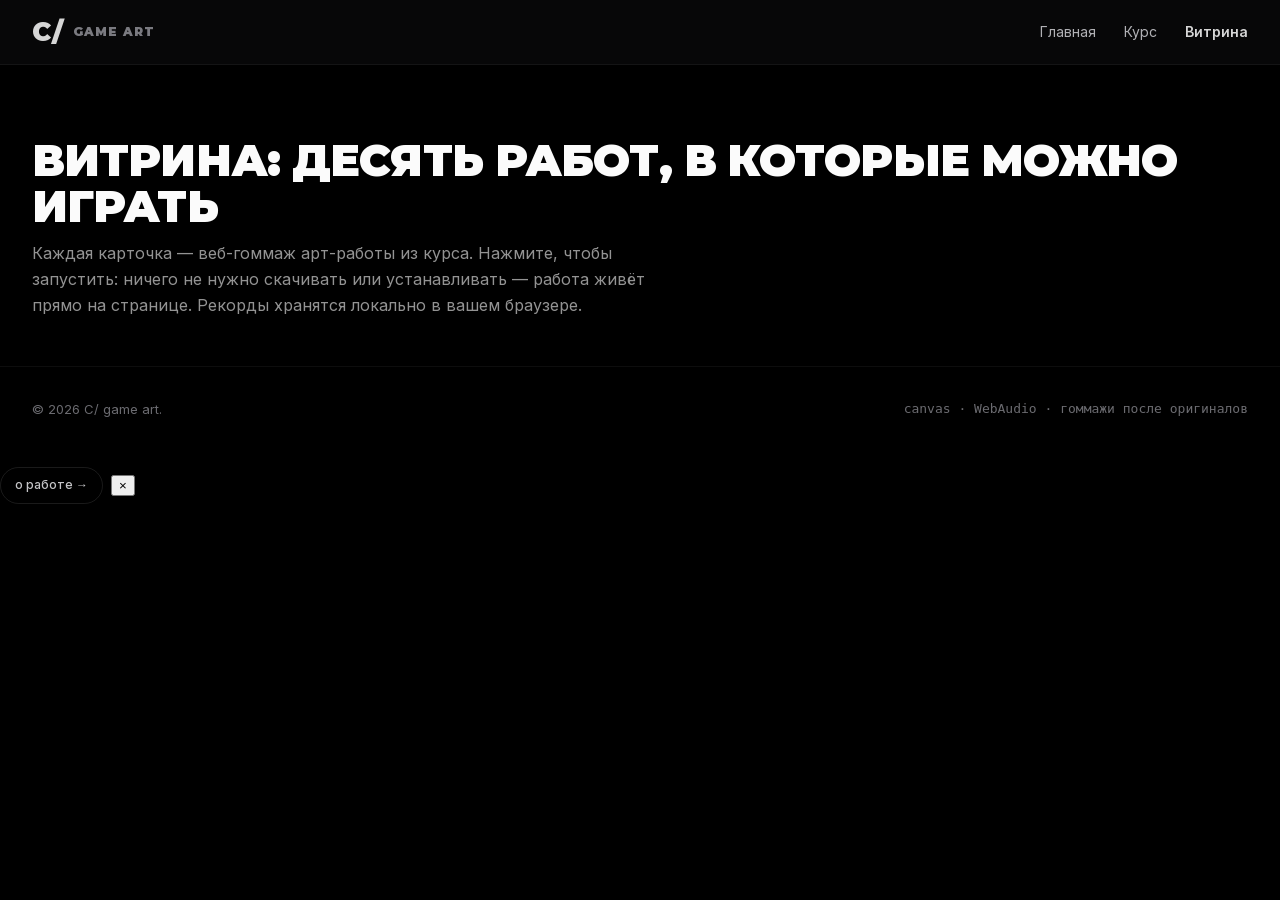
==== arcade.html @ 83638864 "C/ Game Art: курс и витрина арт-игр — 10 уроков, 10 играбельных веб-оммажей" ====
<!DOCTYPE html>
<html lang="ru">
<head>
  <meta charset="UTF-8" />
  <meta name="viewport" content="width=device-width, initial-scale=1.0" />
  <title>C/ game art — витрина работ</title>
  <link rel="stylesheet" href="assets/styles.css" />
  <link rel="stylesheet" href="assets/games.css" />
</head>
<body>
  <header class="site-header">
    <div class="wrap">
      <a class="brand" href="index.html">C/<span class="brand-sub">game art</span></a>
      <nav class="nav">
        <a href="index.html">Главная</a>
        <a href="course.html">Курс</a>
        <a href="arcade.html" class="active">Витрина</a>
      </nav>
    </div>
  </header>

  <main class="wrap">
    <div class="page-head">
      <h1>Витрина: десять работ, в которые можно играть</h1>
      <p>Каждая карточка — веб-гоммаж арт-работы из курса. Нажмите, чтобы запустить: ничего не нужно скачивать или устанавливать — работа живёт прямо на странице. Рекорды хранятся локально в вашем браузере.</p>
    </div>
    <div class="arc-grid" id="arcGrid"></div>
  </main>

  <footer>
    <div class="wrap">
      <span>© 2026 C/ game art.</span>
      <span class="mono" style="color:#6b6b70;">canvas · WebAudio · гоммажи после оригиналов</span>
    </div>
  </footer>

  <div class="arc-modal" id="arcModal">
    <div class="arc-modal-box">
      <div class="arc-modal-head">
        <div>
          <h3 id="amTitle"></h3>
          <div class="sub" id="amSub"></div>
        </div>
        <div style="display:flex; gap:8px; align-items:center;">
          <a class="btn btn-ghost" id="amLesson" style="font-size:12px; padding:8px 14px;">о работе →</a>
          <button class="arc-modal-close" id="amClose" aria-label="Закрыть">×</button>
        </div>
      </div>
      <div id="amHolder"></div>
      <p class="ga-hint" id="amHint"></p>
    </div>
  </div>

  <script src="assets/games-data.js"></script>
  <script src="assets/games.js"></script>
  <script>
    const grid = document.getElementById('arcGrid');
    const modal = document.getElementById('arcModal');
    const holder = document.getElementById('amHolder');
    let current = null;

    function best(id) {
      try { return JSON.parse(localStorage.getItem('ga-best') || '{}')[id] ?? null; } catch { return null; }
    }
    function saveBest(id, s) {
      try {
        const all = JSON.parse(localStorage.getItem('ga-best') || '{}');
        if (s !== null && (all[id] === undefined || s > all[id])) { all[id] = s; localStorage.setItem('ga-best', JSON.stringify(all)); return true; }
      } catch { }
      return false;
    }

    const thumbs = {};
    function buildCards() {
      grid.innerHTML = '';
      GAME_COURSE.forEach((L, idx) => {
        const card = document.createElement('div');
        card.className = 'arc-card';
        const b = best(L.game);
        card.innerHTML = `
          <img class="arc-thumb" data-game="${L.game}" alt="${L.work}" />
          <div class="arc-body">
            <div class="arc-num">РАБОТА ${L.num}</div>
            <div class="arc-title">${L.work}</div>
            <div class="arc-artist">${L.artist} · ${L.year}</div>
            <p class="arc-desc">${L.summary.split('.')[0]}.</p>
            <div class="arc-foot">
              <span>${L.controls.split('·')[0]}</span>
              <span class="arc-best">${b === null ? 'рекорда нет' : 'лучший: ' + b}</span>
            </div>
          </div>`;
        card.addEventListener('click', () => openGame(idx));
        grid.appendChild(card);
      });
      // миниатюры: прогоняем каждую игру пару кадров в фоне
      document.querySelectorAll('.arc-thumb').forEach((img, i) => {
        const L = GAME_COURSE[i];
        if (thumbs[L.game]) { img.src = thumbs[L.game]; return; }
        const host = document.createElement('div');
        host.style.cssText = 'position:fixed;left:-9999px;top:0;width:640px;';
        document.body.appendChild(host);
        const api = GameArt.mountGame(host, L.game, {});
        setTimeout(() => {
          try { thumbs[L.game] = api.canvas.toDataURL('image/png'); img.src = thumbs[L.game]; } catch (e) { }
          api.destroy(); host.remove();
        }, 700 + i * 120);
      });
    }

    function openGame(idx) {
      const L = GAME_COURSE[idx];
      document.getElementById('amTitle').textContent = '«' + L.work + '» — ' + L.artist + ', ' + L.year;
      document.getElementById('amSub').textContent = 'веб-гоммаж · ' + L.title;
      document.getElementById('amLesson').href = 'course.html#/' + idx;
      document.getElementById('amHint').innerHTML = 'Управление: <code>' + L.controls + '</code>';
      holder.innerHTML = '';
      if (current) current.destroy();
      current = GameArt.mountGame(holder, L.game, {
        onScore(s) { saveBest(L.game, s); },
      });
      modal.classList.add('open');
      document.body.style.overflow = 'hidden';
    }

    function closeGame() {
      modal.classList.remove('open');
      document.body.style.overflow = '';
      if (current) { current.destroy(); current = null; }
      holder.innerHTML = '';
      buildCards();
    }

    document.getElementById('amClose').addEventListener('click', closeGame);
    modal.addEventListener('click', (e) => { if (e.target === modal) closeGame(); });
    window.addEventListener('keydown', (e) => { if (e.key === 'Escape' && modal.classList.contains('open')) closeGame(); });

    buildCards();
  </script>
</body>
</html>
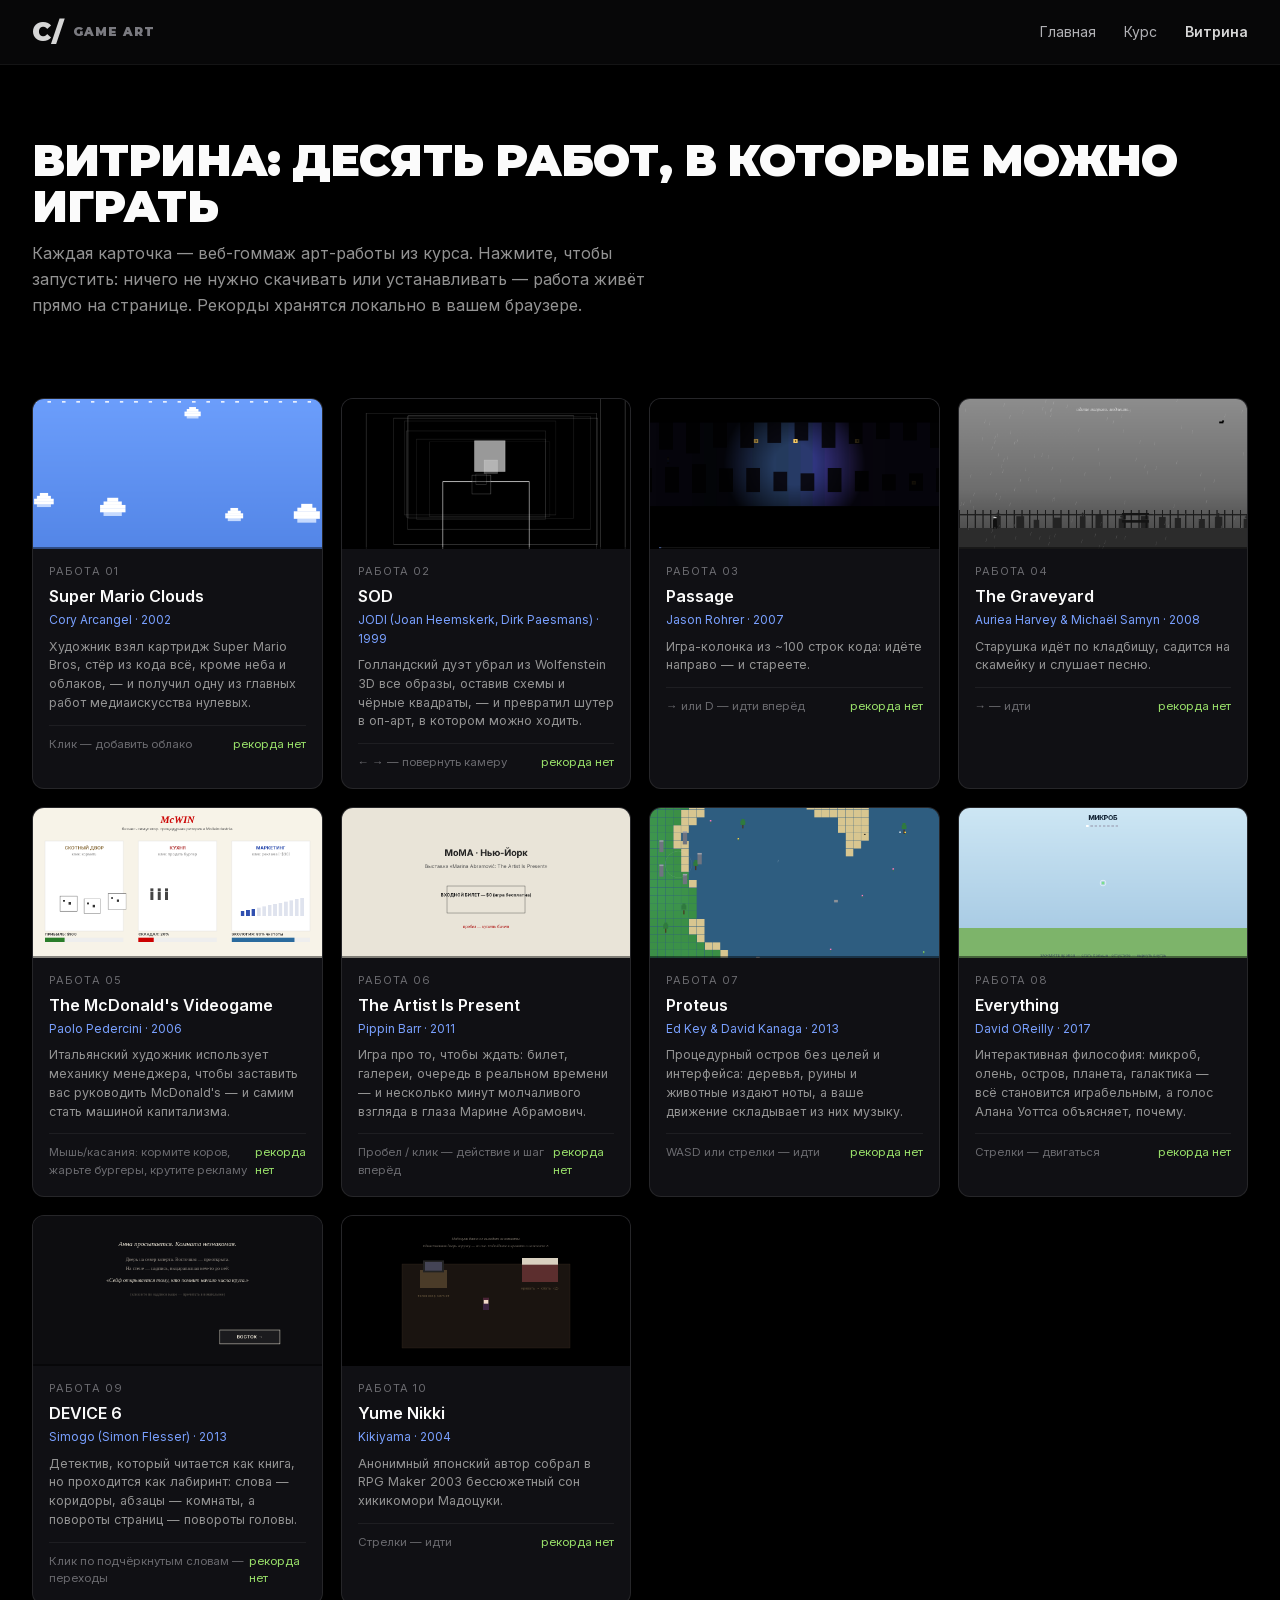
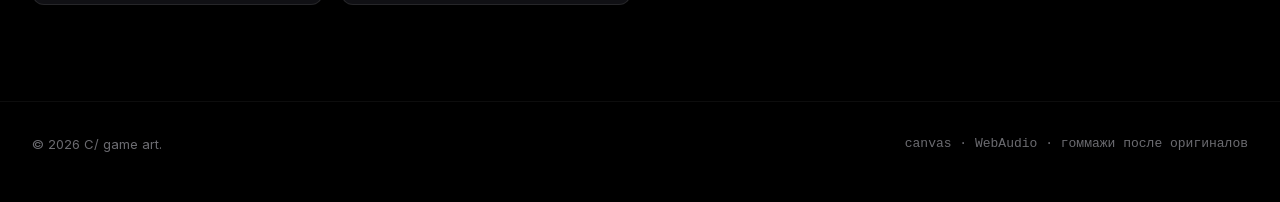
==== commit 5c8f478a: "Тач-кнопки под игровым полем + ссылки на оригиналы (Steam/сайты) + фикс верстки урока" ====
--- a/arcade.html
+++ b/arcade.html
@@ -42,6 +42,7 @@
           <div class="sub" id="amSub"></div>
         </div>
         <div style="display:flex; gap:8px; align-items:center;">
+          <a class="btn btn-ghost" id="amOfficial" style="font-size:12px; padding:8px 14px;" target="_blank" rel="noopener">оригинал ↗</a>
           <a class="btn btn-ghost" id="amLesson" style="font-size:12px; padding:8px 14px;">о работе →</a>
           <button class="arc-modal-close" id="amClose" aria-label="Закрыть">×</button>
         </div>
@@ -112,6 +113,9 @@
       document.getElementById('amTitle').textContent = '«' + L.work + '» — ' + L.artist + ', ' + L.year;
       document.getElementById('amSub').textContent = 'веб-гоммаж · ' + L.title;
       document.getElementById('amLesson').href = 'course.html#/' + idx;
+      const amOff = document.getElementById('amOfficial');
+      amOff.href = L.official.url;
+      amOff.textContent = 'оригинал — ' + L.official.label + ' ↗';
       document.getElementById('amHint').innerHTML = 'Управление: <code>' + L.controls + '</code>';
       holder.innerHTML = '';
       if (current) current.destroy();
--- a/assets/games.css
+++ b/assets/games.css
@@ -0,0 +1,157 @@
+/* ============================================================
+   C/ GAME ART — дополнительные стили (поверх assets/styles.css)
+   ============================================================ */
+
+/* --- игровой модуль в уроке --- */
+.ga-holder { grid-column: 1 / -1; }
+.ga-shell { position: relative; width: 100%; }
+.ga-canvas {
+  display: block;
+  width: 100%;
+  height: auto;
+  border-radius: 10px;
+  background: #000;
+  outline: none;
+  touch-action: none;
+  image-rendering: pixelated;
+}
+.ga-hint {
+  margin-top: 10px;
+  color: #939393;
+  font-size: 12.5px;
+  line-height: 1.5;
+}
+.ga-hint code {
+  background: rgba(255,255,255,0.07);
+  padding: 1px 6px;
+  border-radius: 4px;
+  font-size: 11.5px;
+}
+.ga-actions { display: flex; gap: 8px; margin-top: 12px; flex-wrap: wrap; }
+.ga-score {
+  margin-left: auto;
+  color: #6b6b70;
+  font-size: 12px;
+  align-self: center;
+}
+.ga-score b { color: #79A0FF; font-weight: 600; }
+
+/* тач-кнопки (мобильные) — строка под игровым полем */
+.ga-touch {
+  display: none;
+  justify-content: center;
+  flex-wrap: wrap;
+  gap: 12px;
+  margin-top: 14px;
+}
+.ga-tbtn {
+  width: 54px; height: 54px;
+  border-radius: 50%;
+  border: 1px solid rgba(255,255,255,0.35);
+  background: rgba(20,20,26,0.9);
+  color: #fff;
+  font-size: 18px;
+  touch-action: none;
+  -webkit-tap-highlight-color: transparent;
+}
+.ga-tbtn:active { background: rgba(121,160,255,0.45); border-color: #79A0FF; }
+@media (pointer: coarse) {
+  .ga-touch { display: flex; }
+  .ga-touch:empty { display: none; }
+}
+
+/* --- карточки курса: подпись художника --- */
+.course-card .ga-artist {
+  margin-top: 8px;
+  color: #79A0FF;
+  font-size: 12px;
+  letter-spacing: 0.06em;
+  text-transform: uppercase;
+}
+.course-card .ga-year { color: #6b6b70; }
+
+/* --- витрина (arcade) --- */
+.arc-grid {
+  display: grid;
+  grid-template-columns: repeat(auto-fill, minmax(260px, 1fr));
+  gap: 18px;
+  margin: 32px 0 96px;
+}
+.arc-card {
+  position: relative;
+  border: 1px solid rgba(255,255,255,0.09);
+  border-radius: 12px;
+  overflow: hidden;
+  background: #101014;
+  cursor: pointer;
+  transition: transform .18s ease, border-color .18s ease;
+}
+.arc-card:hover { transform: translateY(-3px); border-color: rgba(121,160,255,0.5); }
+.arc-thumb { display: block; width: 100%; height: 150px; object-fit: cover; background: #000; }
+.arc-body { padding: 14px 16px 16px; }
+.arc-num { color: #6b6b70; font-size: 11px; letter-spacing: 0.1em; }
+.arc-title { color: #fbfbfb; font-size: 16px; font-weight: 600; margin: 4px 0 2px; }
+.arc-artist { color: #79A0FF; font-size: 12px; }
+.arc-desc { color: #939393; font-size: 12.5px; line-height: 1.5; margin-top: 8px; min-height: 36px; }
+.arc-foot {
+  display: flex; justify-content: space-between; align-items: center;
+  margin-top: 12px; padding-top: 10px;
+  border-top: 1px solid rgba(255,255,255,0.06);
+  color: #6b6b70; font-size: 11.5px;
+}
+.arc-best { color: #9be36b; }
+
+/* модалка игры */
+.arc-modal {
+  position: fixed; inset: 0; z-index: 60;
+  display: none; align-items: center; justify-content: center;
+  background: rgba(5,5,8,0.9);
+  padding: 20px;
+}
+.arc-modal.open { display: flex; }
+.arc-modal-box {
+  width: min(980px, 100%);
+  max-height: 92vh;
+  overflow: auto;
+  background: #101014;
+  border: 1px solid rgba(255,255,255,0.12);
+  border-radius: 14px;
+  padding: 20px;
+}
+.arc-modal-head {
+  display: flex; justify-content: space-between; align-items: start;
+  gap: 16px; margin-bottom: 14px;
+}
+.arc-modal-head h3 { margin: 0; font-size: 20px; }
+.arc-modal-head .sub { color: #939393; font-size: 13px; margin-top: 3px; }
+.arc-modal-close {
+  background: none; border: 1px solid rgba(255,255,255,0.15);
+  color: #fff; border-radius: 8px; width: 34px; height: 34px;
+  font-size: 18px; cursor: pointer; flex: none;
+}
+.arc-modal-close:hover { border-color: #79A0FF; color: #79A0FF; }
+
+/* --- лендинг game-art --- */
+.ga-hero-kicker { color: #79A0FF; letter-spacing: 0.22em; font-size: 12px; text-transform: uppercase; }
+.ga-strip {
+  display: flex; gap: 12px; overflow-x: auto;
+  padding: 8px 0 24px; margin-bottom: 32px;
+  scrollbar-width: thin;
+}
+.ga-strip .arc-card { min-width: 240px; }
+
+/* фичи game-art */
+.ga-manifesto {
+  border: 1px solid rgba(255,255,255,0.09);
+  border-left: 3px solid #79A0FF;
+  border-radius: 10px;
+  padding: 22px 24px;
+  margin: 0 0 96px;
+  background: rgba(121,160,255,0.04);
+}
+.ga-manifesto p { color: #cfcfd4; font-size: 15px; line-height: 1.7; margin: 0; }
+.ga-manifesto em { color: #fbfbfb; }
+
+@media (max-width: 720px) {
+  .arc-modal-box { padding: 12px; }
+}
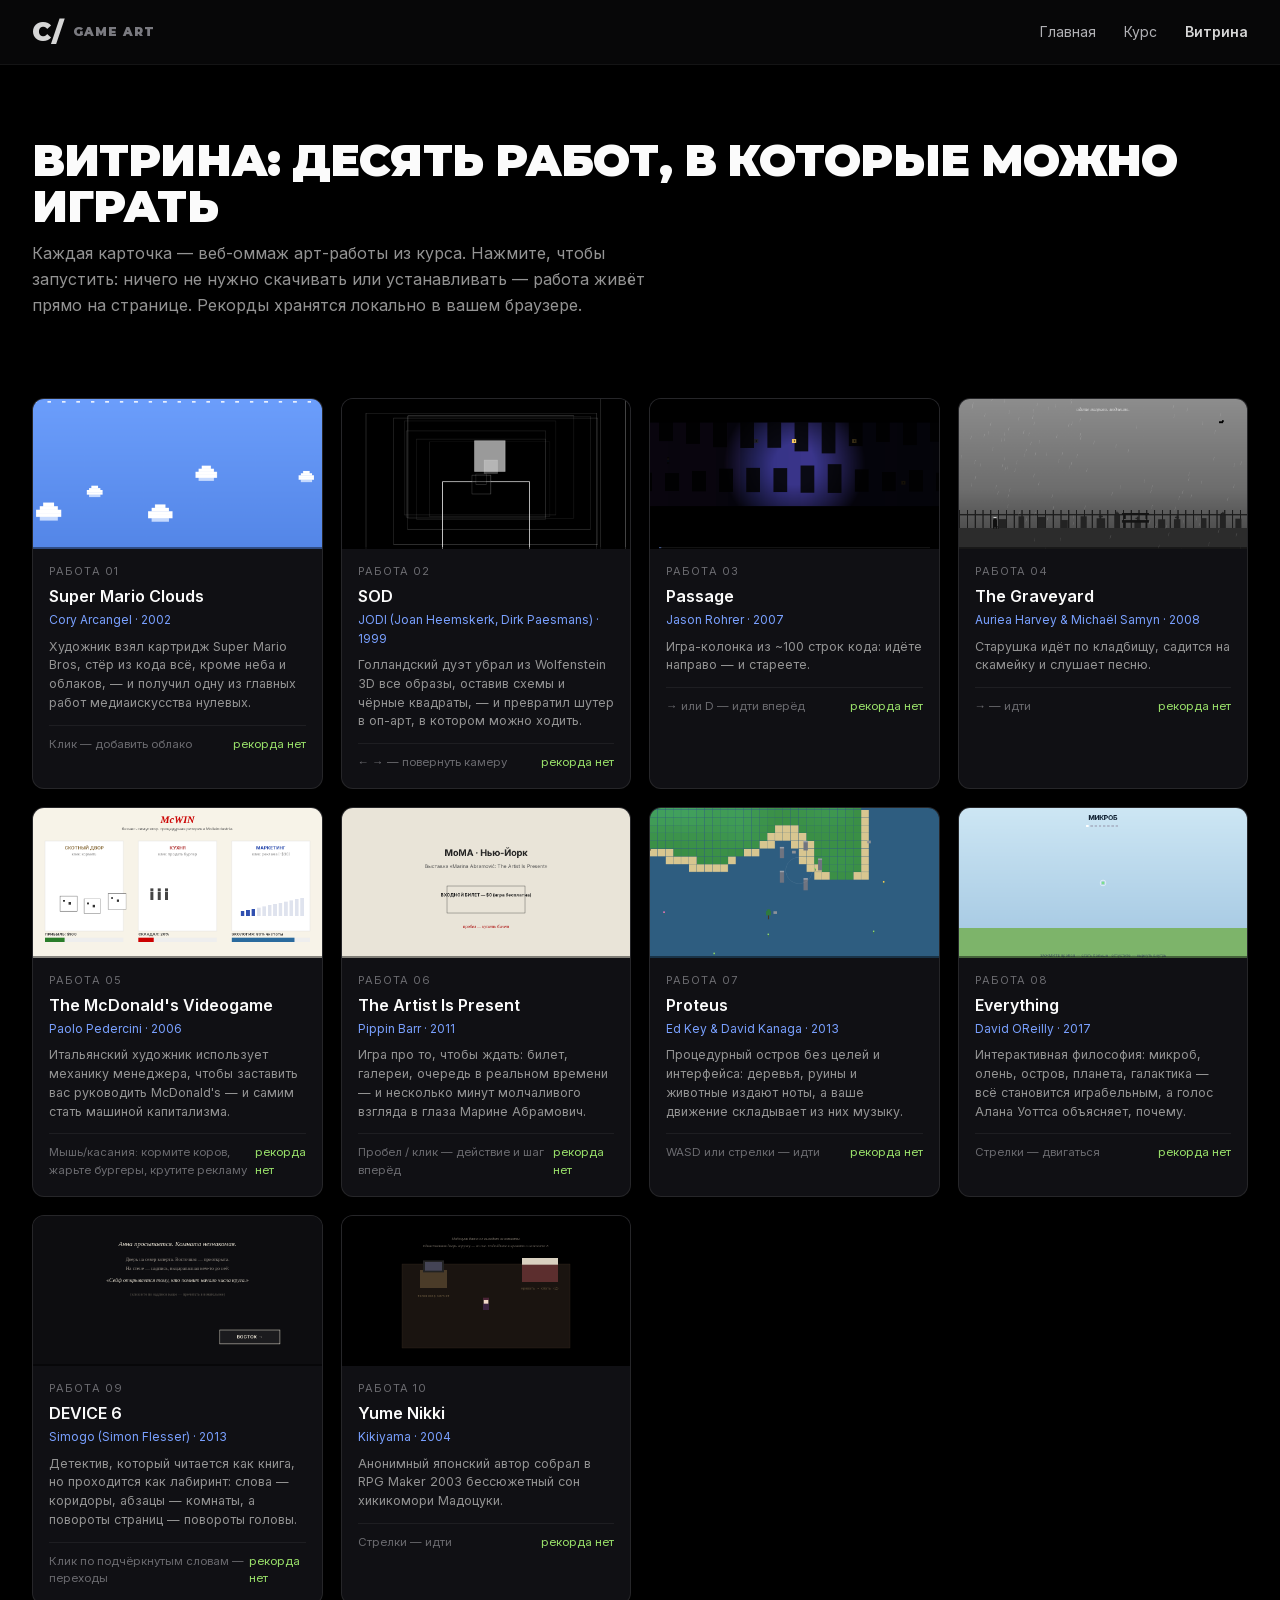
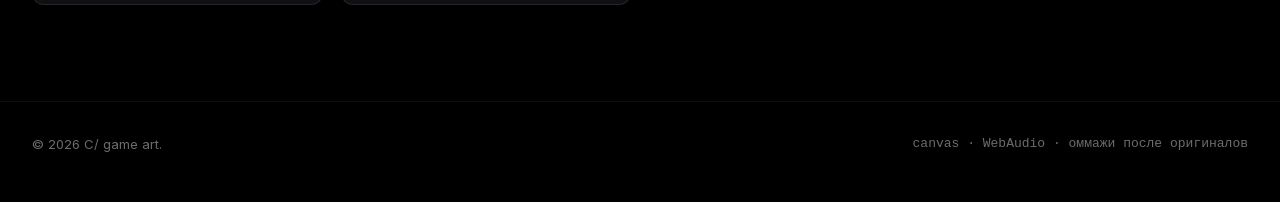
==== commit ca9e93d2: "Тач-кнопки под игровым полем + ссылки на оригиналы (Steam/сайты) + фикс верстки урока" ====
--- a/arcade.html
+++ b/arcade.html
@@ -22,7 +22,7 @@
   <main class="wrap">
     <div class="page-head">
       <h1>Витрина: десять работ, в которые можно играть</h1>
-      <p>Каждая карточка — веб-гоммаж арт-работы из курса. Нажмите, чтобы запустить: ничего не нужно скачивать или устанавливать — работа живёт прямо на странице. Рекорды хранятся локально в вашем браузере.</p>
+      <p>Каждая карточка — веб-оммаж арт-работы из курса. Нажмите, чтобы запустить: ничего не нужно скачивать или устанавливать — работа живёт прямо на странице. Рекорды хранятся локально в вашем браузере.</p>
     </div>
     <div class="arc-grid" id="arcGrid"></div>
   </main>
@@ -30,7 +30,7 @@
   <footer>
     <div class="wrap">
       <span>© 2026 C/ game art.</span>
-      <span class="mono" style="color:#6b6b70;">canvas · WebAudio · гоммажи после оригиналов</span>
+      <span class="mono" style="color:#6b6b70;">canvas · WebAudio · оммажи после оригиналов</span>
     </div>
   </footer>
 
@@ -111,7 +111,7 @@
     function openGame(idx) {
       const L = GAME_COURSE[idx];
       document.getElementById('amTitle').textContent = '«' + L.work + '» — ' + L.artist + ', ' + L.year;
-      document.getElementById('amSub').textContent = 'веб-гоммаж · ' + L.title;
+      document.getElementById('amSub').textContent = 'веб-оммаж · ' + L.title;
       document.getElementById('amLesson').href = 'course.html#/' + idx;
       const amOff = document.getElementById('amOfficial');
       amOff.href = L.official.url;
--- a/assets/styles.css
+++ b/assets/styles.css
@@ -755,22 +755,47 @@
     .lesson-content .exercise p { color: #cfcfd4; font-size: 14px; line-height: 1.6; margin: 0; }
     .lesson-content .facts {
       margin-top: 24px;
-      padding: 18px 20px;
-      background: rgba(255, 255, 255, 0.03);
-      border-left: 3px solid rgba(255, 255, 255, 0.25);
-      border-radius: 8px;
+      padding: 20px 22px;
+      background: linear-gradient(180deg, rgba(121,160,255,0.06), rgba(255,255,255,0.015));
+      border: 1px solid rgba(121,160,255,0.18);
+      border-radius: 12px;
     }
     .lesson-content .facts h5 {
-      margin: 0 0 10px 0;
+      margin: 0 0 12px 0;
       font-size: 11px;
-      color: #939393;
+      color: #79A0FF;
       text-transform: uppercase;
-      letter-spacing: 0.1em;
+      letter-spacing: 0.14em;
       font-weight: 700;
-    }
-    .lesson-content .facts ul { margin: 0; padding-left: 18px; }
-    .lesson-content .facts li { color: #cfcfd4; font-size: 14px; line-height: 1.65; margin-bottom: 8px; }
+      display: flex;
+      align-items: center;
+      gap: 9px;
+    }
+    .lesson-content .facts h5::before {
+      content: '';
+      width: 6px; height: 6px;
+      background: #79A0FF;
+      transform: rotate(45deg);
+      flex: none;
+    }
+    .lesson-content .facts ul { margin: 0; padding: 0; list-style: none; }
+    .lesson-content .facts li {
+      color: #cfcfd4;
+      font-size: 14px;
+      line-height: 1.65;
+      margin-bottom: 10px;
+      padding-left: 16px;
+      position: relative;
+    }
     .lesson-content .facts li:last-child { margin-bottom: 0; }
+    .lesson-content .facts li::before {
+      content: '';
+      position: absolute;
+      left: 0; top: 0.62em;
+      width: 5px; height: 5px;
+      border-radius: 50%;
+      background: rgba(121,160,255,0.55);
+    }
     .lesson-content .lesson-actions {
       display: flex; justify-content: space-between;
       align-items: center; flex-wrap: wrap; gap: 12px;
--- a/assets/games.css
+++ b/assets/games.css
@@ -3,7 +3,7 @@
    ============================================================ */
 
 /* --- игровой модуль в уроке --- */
-.ga-holder { grid-column: 1 / -1; }
+.ga-holder { grid-column: 1 / -1; user-select: none; -webkit-user-select: none; }
 .ga-shell { position: relative; width: 100%; }
 .ga-canvas {
   display: block;
@@ -16,18 +16,26 @@
   image-rendering: pixelated;
 }
 .ga-hint {
-  margin-top: 10px;
+  margin-top: 14px;
+  padding: 12px 16px;
+  border: 1px solid rgba(255,255,255,0.14);
+  border-radius: 10px;
+  background: rgba(255,255,255,0.03);
   color: #939393;
   font-size: 12.5px;
-  line-height: 1.5;
+  line-height: 1.6;
 }
 .ga-hint code {
-  background: rgba(255,255,255,0.07);
-  padding: 1px 6px;
-  border-radius: 4px;
+  background: rgba(121,160,255,0.12);
+  border: 1px solid rgba(121,160,255,0.3);
+  padding: 2px 8px;
+  border-radius: 6px;
+  color: #cfe0ff;
   font-size: 11.5px;
+  white-space: nowrap;
 }
 .ga-actions { display: flex; gap: 8px; margin-top: 12px; flex-wrap: wrap; }
+.lesson-links { display: flex; gap: 12px; flex-wrap: wrap; margin-top: 26px; }
 .ga-score {
   margin-left: auto;
   color: #6b6b70;
@@ -36,9 +44,9 @@
 }
 .ga-score b { color: #79A0FF; font-weight: 600; }
 
-/* тач-кнопки (мобильные) — строка под игровым полем */
+/* тач-кнопки — строка под игровым полем, видны всегда */
 .ga-touch {
-  display: none;
+  display: flex;
   justify-content: center;
   flex-wrap: wrap;
   gap: 12px;
@@ -51,14 +59,16 @@
   background: rgba(20,20,26,0.9);
   color: #fff;
   font-size: 18px;
+  cursor: pointer;
   touch-action: none;
   -webkit-tap-highlight-color: transparent;
+  user-select: none;
+  -webkit-user-select: none;
+  -webkit-touch-callout: none;
 }
+.ga-tbtn:hover { border-color: #79A0FF; color: #79A0FF; }
 .ga-tbtn:active { background: rgba(121,160,255,0.45); border-color: #79A0FF; }
-@media (pointer: coarse) {
-  .ga-touch { display: flex; }
-  .ga-touch:empty { display: none; }
-}
+.ga-touch:empty { display: none; }
 
 /* --- карточки курса: подпись художника --- */
 .course-card .ga-artist {
@@ -120,9 +130,10 @@
 }
 .arc-modal-head {
   display: flex; justify-content: space-between; align-items: start;
-  gap: 16px; margin-bottom: 14px;
+  gap: 16px; margin-bottom: 14px; flex-wrap: wrap;
 }
-.arc-modal-head h3 { margin: 0; font-size: 20px; }
+.arc-modal-head h3 { margin: 0; font-size: 20px; max-width: 100%; }
+.arc-modal-head .btn { white-space: nowrap; flex: none; }
 .arc-modal-head .sub { color: #939393; font-size: 13px; margin-top: 3px; }
 .arc-modal-close {
   background: none; border: 1px solid rgba(255,255,255,0.15);
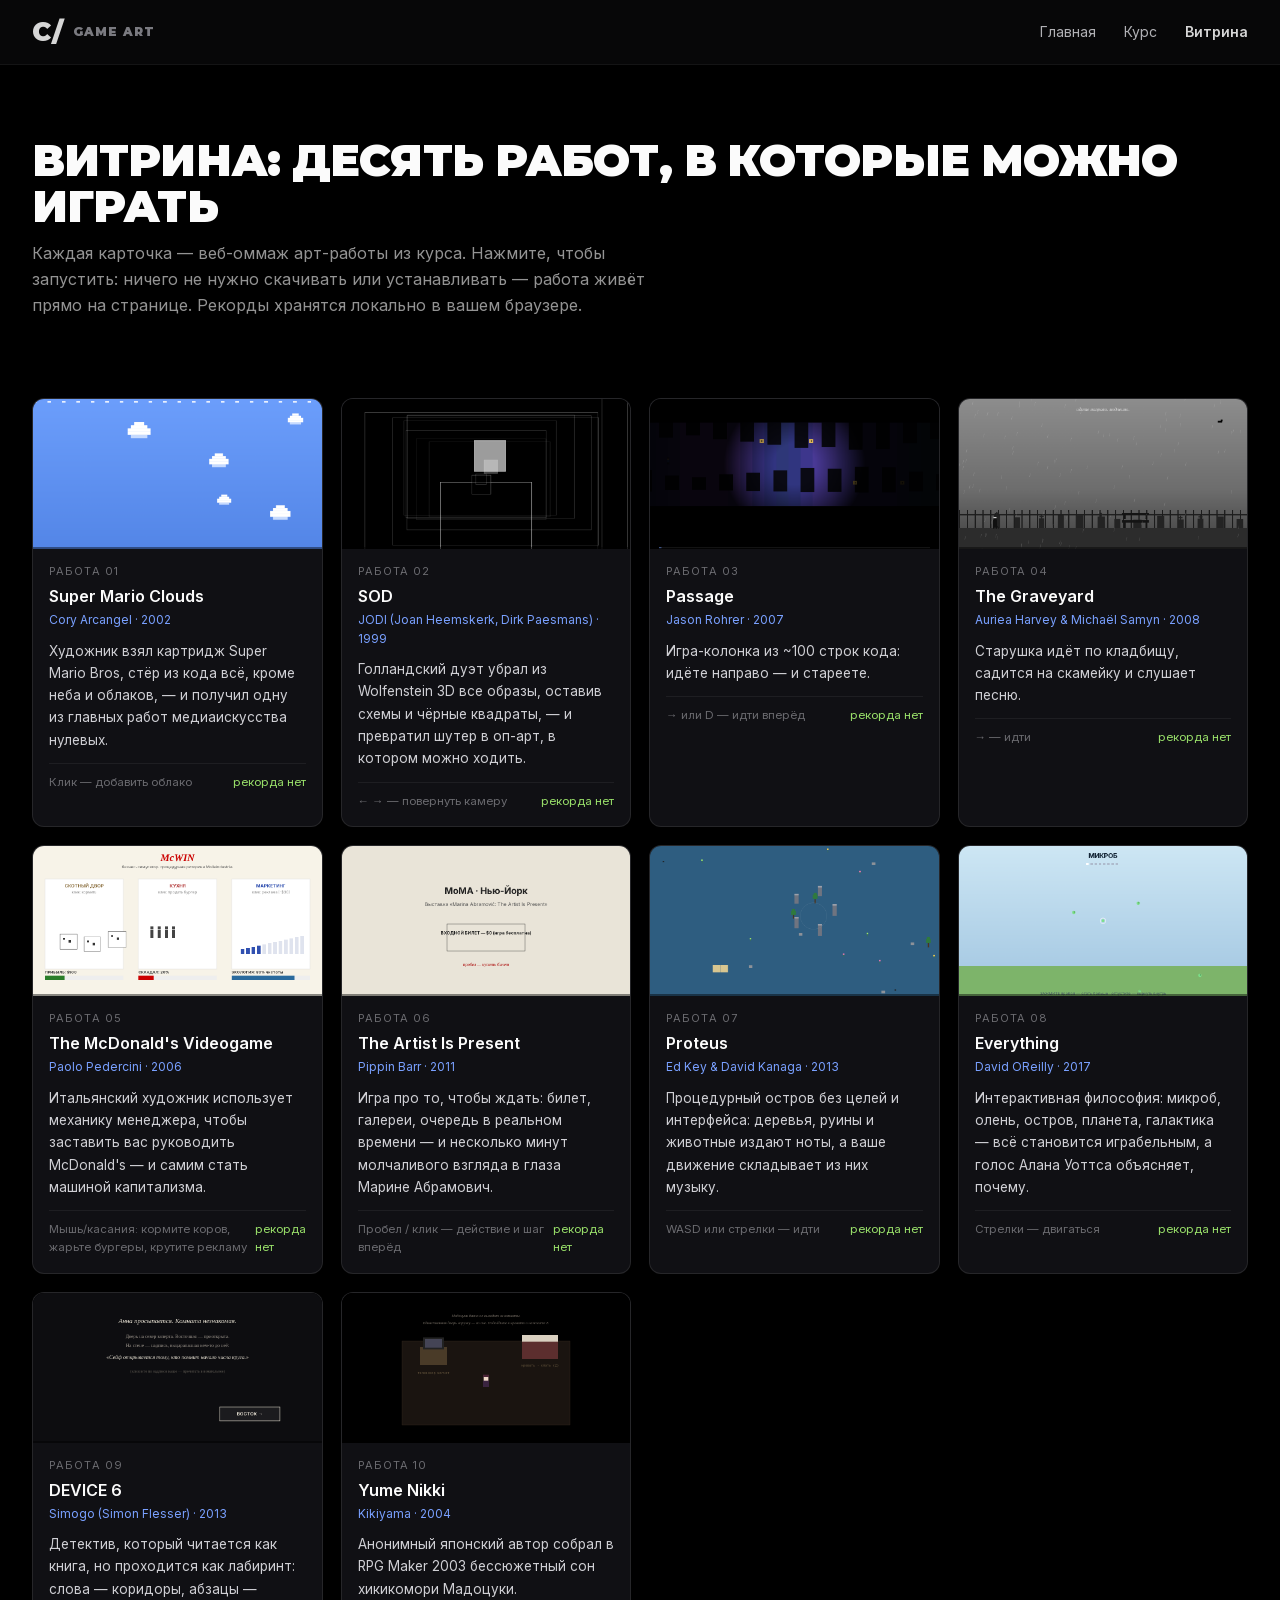
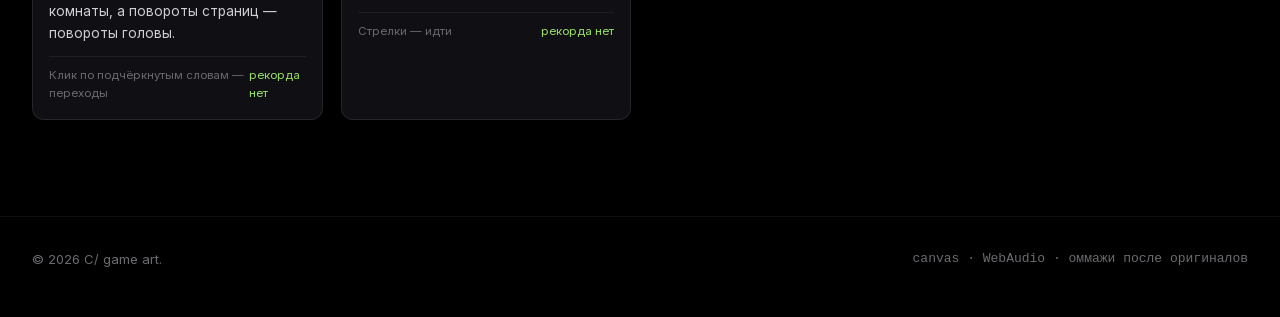
==== commit 89576771: "Тач-кнопки под игровым полем + ссылки на оригиналы (Steam/сайты) + фикс верстки урока" ====
--- a/arcade.html
+++ b/arcade.html
@@ -36,16 +36,17 @@
 
   <div class="arc-modal" id="arcModal">
     <div class="arc-modal-box">
+      <button class="arc-modal-close" id="amClose" aria-label="Закрыть">×</button>
       <div class="arc-modal-head">
         <div>
           <h3 id="amTitle"></h3>
           <div class="sub" id="amSub"></div>
+          <p class="arc-desc" id="amDesc"></p>
         </div>
-        <div style="display:flex; gap:8px; align-items:center;">
-          <a class="btn btn-ghost" id="amOfficial" style="font-size:12px; padding:8px 14px;" target="_blank" rel="noopener">оригинал ↗</a>
-          <a class="btn btn-ghost" id="amLesson" style="font-size:12px; padding:8px 14px;">о работе →</a>
-          <button class="arc-modal-close" id="amClose" aria-label="Закрыть">×</button>
-        </div>
+      </div>
+      <div class="arc-modal-actions">
+        <a class="btn btn-ghost" id="amOfficial" target="_blank" rel="noopener">оригинал ↗</a>
+        <a class="btn btn-ghost" id="amLesson">о работе →</a>
       </div>
       <div id="amHolder"></div>
       <p class="ga-hint" id="amHint"></p>
@@ -112,6 +113,7 @@
       const L = GAME_COURSE[idx];
       document.getElementById('amTitle').textContent = '«' + L.work + '» — ' + L.artist + ', ' + L.year;
       document.getElementById('amSub').textContent = 'веб-оммаж · ' + L.title;
+      document.getElementById('amDesc').textContent = L.summary;
       document.getElementById('amLesson').href = 'course.html#/' + idx;
       const amOff = document.getElementById('amOfficial');
       amOff.href = L.official.url;
--- a/assets/styles.css
+++ b/assets/styles.css
@@ -739,17 +739,17 @@
     }
     .lesson-content .exercise {
       margin-top: 24px;
-      padding: 18px 20px;
-      background: rgba(121, 160, 255, 0.06);
-      border-left: 3px solid #79A0FF;
-      border-radius: 8px;
+      padding: 20px 22px;
+      background: linear-gradient(180deg, rgba(121,160,255,0.06), rgba(255,255,255,0.015));
+      border: 1px solid rgba(121,160,255,0.18);
+      border-radius: 12px;
     }
     .lesson-content .exercise h5 {
-      margin: 0 0 8px 0;
+      margin: 0 0 12px 0;
       font-size: 11px;
       color: #79A0FF;
       text-transform: uppercase;
-      letter-spacing: 0.1em;
+      letter-spacing: 0.14em;
       font-weight: 700;
     }
     .lesson-content .exercise p { color: #cfcfd4; font-size: 14px; line-height: 1.6; margin: 0; }
@@ -767,16 +767,6 @@
       text-transform: uppercase;
       letter-spacing: 0.14em;
       font-weight: 700;
-      display: flex;
-      align-items: center;
-      gap: 9px;
-    }
-    .lesson-content .facts h5::before {
-      content: '';
-      width: 6px; height: 6px;
-      background: #79A0FF;
-      transform: rotate(45deg);
-      flex: none;
     }
     .lesson-content .facts ul { margin: 0; padding: 0; list-style: none; }
     .lesson-content .facts li {
--- a/assets/games.css
+++ b/assets/games.css
@@ -120,6 +120,7 @@
 }
 .arc-modal.open { display: flex; }
 .arc-modal-box {
+  position: relative;
   width: min(980px, 100%);
   max-height: 92vh;
   overflow: auto;
@@ -130,15 +131,21 @@
 }
 .arc-modal-head {
   display: flex; justify-content: space-between; align-items: start;
-  gap: 16px; margin-bottom: 14px; flex-wrap: wrap;
+  gap: 16px; flex-wrap: wrap;
+  padding-right: 46px;
 }
 .arc-modal-head h3 { margin: 0; font-size: 20px; max-width: 100%; }
-.arc-modal-head .btn { white-space: nowrap; flex: none; }
 .arc-modal-head .sub { color: #939393; font-size: 13px; margin-top: 3px; }
+.arc-desc { color: #cfcfd4; font-size: 13.5px; line-height: 1.65; margin: 10px 0 0; max-width: 760px; }
+.arc-modal-actions { display: flex; gap: 8px; flex-wrap: wrap; margin: 14px 0 2px; }
+.arc-modal-actions .btn { font-size: 12px; padding: 8px 14px; }
 .arc-modal-close {
+  position: absolute;
+  top: 14px; right: 14px;
   background: none; border: 1px solid rgba(255,255,255,0.15);
   color: #fff; border-radius: 8px; width: 34px; height: 34px;
   font-size: 18px; cursor: pointer; flex: none;
+  z-index: 2;
 }
 .arc-modal-close:hover { border-color: #79A0FF; color: #79A0FF; }
 
